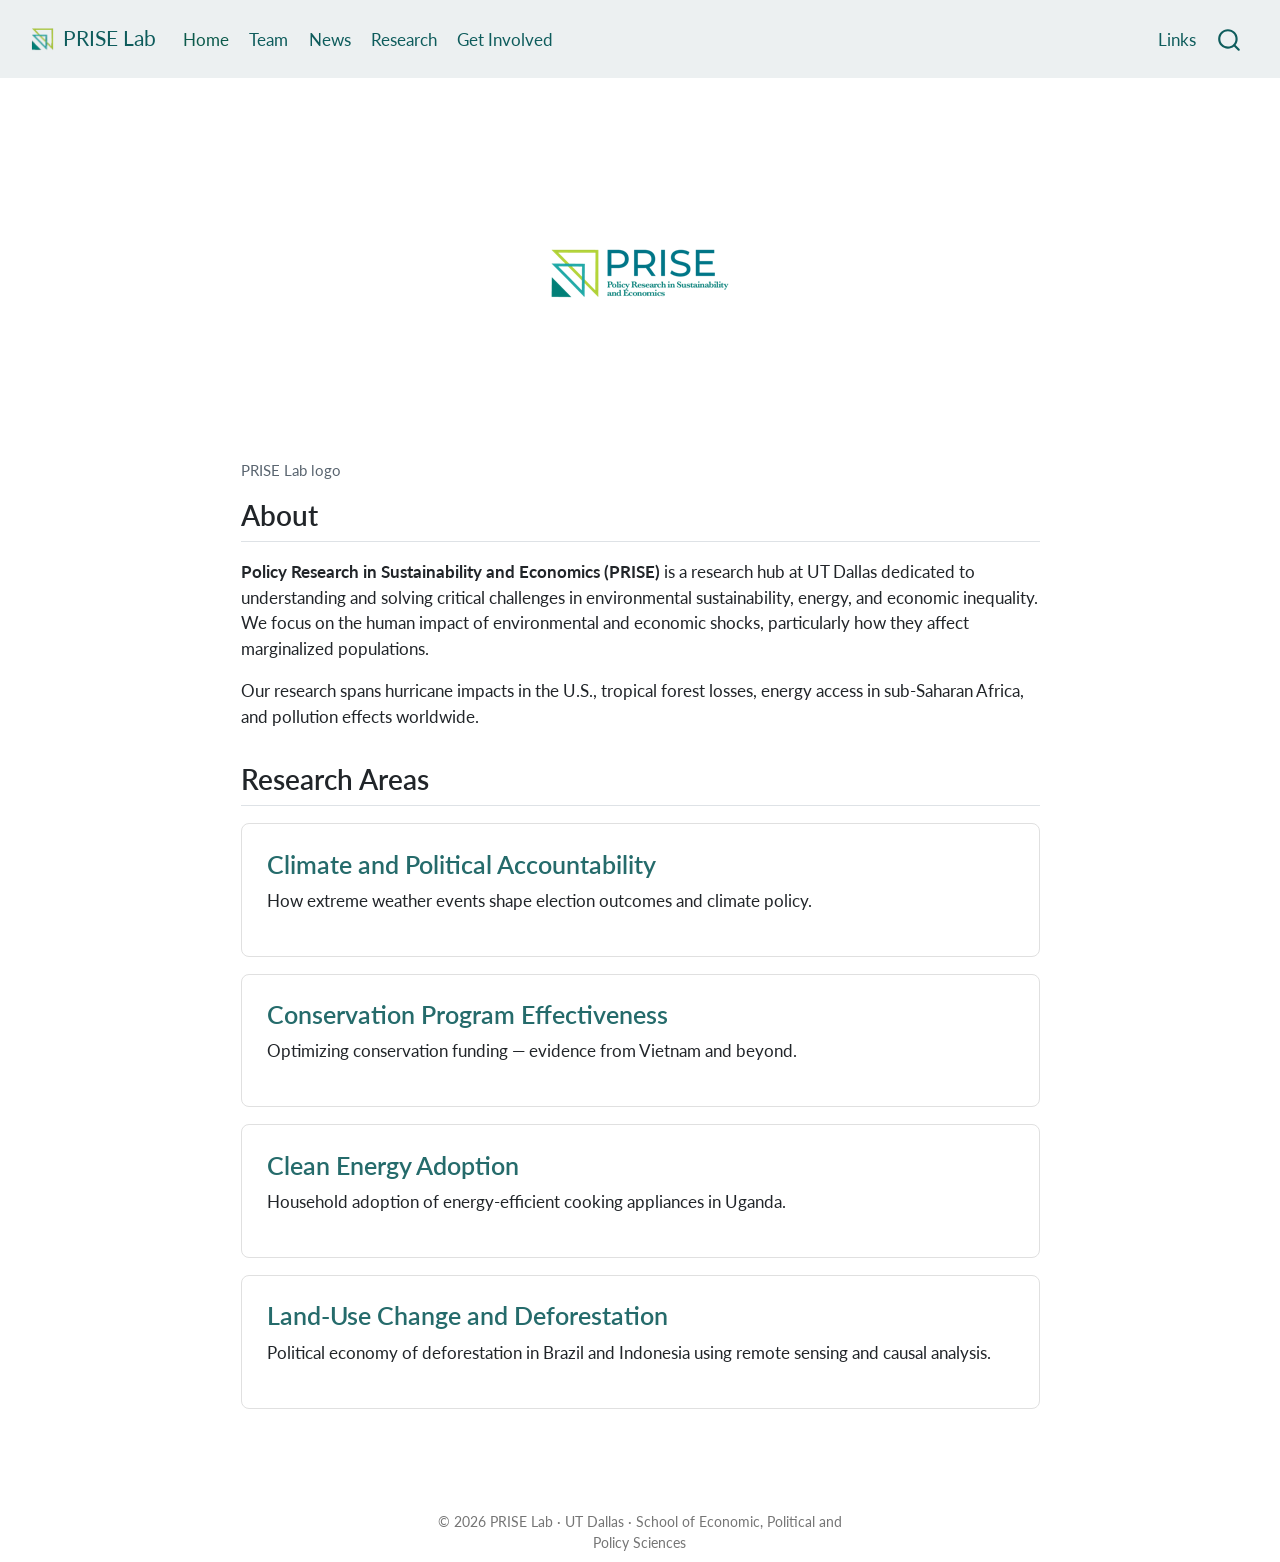
==== docs/index.html @ 8c798345 "Move group photo to team page, replace with logo on home page Remove redundant PRISE Lab heading sin" ====
<!DOCTYPE html>
<html xmlns="http://www.w3.org/1999/xhtml" lang="en" xml:lang="en"><head>

<meta charset="utf-8">
<meta name="generator" content="quarto-1.9.36">

<meta name="viewport" content="width=device-width, initial-scale=1.0, user-scalable=yes">


<title>PRISE Lab</title>
<style>
/* Default styles provided by pandoc.
** See https://pandoc.org/MANUAL.html#variables-for-html for config info.
*/
code{white-space: pre-wrap;}
span.smallcaps{font-variant: small-caps;}
div.columns{display: flex; gap: min(4vw, 1.5em);}
div.column{flex: auto; overflow-x: auto;}
div.hanging-indent{margin-left: 1.5em; text-indent: -1.5em;}
ul.task-list{list-style: none;}
ul.task-list li input[type="checkbox"] {
  width: 0.8em;
  margin: 0 0.8em 0.2em -1em; /* quarto-specific, see https://github.com/quarto-dev/quarto-cli/issues/4556 */ 
  vertical-align: middle;
}
</style>


<script src="site_libs/quarto-nav/quarto-nav.js"></script>
<script src="site_libs/quarto-nav/headroom.min.js"></script>
<script src="site_libs/clipboard/clipboard.min.js"></script>
<script src="site_libs/quarto-search/autocomplete.umd.js"></script>
<script src="site_libs/quarto-search/fuse.min.js"></script>
<script src="site_libs/quarto-search/quarto-search.js"></script>
<meta name="quarto:offset" content="./">
<link href="./images/favicon.png" rel="icon" type="image/png">
<script src="site_libs/quarto-html/quarto.js" type="module"></script>
<script src="site_libs/quarto-html/tabsets/tabsets.js" type="module"></script>
<script src="site_libs/quarto-html/popper.min.js"></script>
<script src="site_libs/quarto-html/tippy.umd.min.js"></script>
<script src="site_libs/quarto-html/anchor.min.js"></script>
<link href="site_libs/quarto-html/tippy.css" rel="stylesheet">
<link href="site_libs/quarto-html/quarto-syntax-highlighting-845c23b38eaddc0f92fda52bfe77a8c8.css" rel="stylesheet" id="quarto-text-highlighting-styles">
<script src="site_libs/bootstrap/bootstrap.min.js"></script>
<link href="site_libs/bootstrap/bootstrap-icons.css" rel="stylesheet">
<link href="site_libs/bootstrap/bootstrap-4fe3967e8346c83c794c62fa3f13e6b5.min.css" rel="stylesheet" append-hash="true" id="quarto-bootstrap" data-mode="light">
<script id="quarto-search-options" type="application/json">{
  "location": "navbar",
  "copy-button": false,
  "collapse-after": 3,
  "panel-placement": "end",
  "type": "overlay",
  "limit": 50,
  "keyboard-shortcut": [
    "f",
    "/",
    "s"
  ],
  "show-item-context": false,
  "language": {
    "search-no-results-text": "No results",
    "search-matching-documents-text": "matching documents",
    "search-copy-link-title": "Copy link to search",
    "search-hide-matches-text": "Hide additional matches",
    "search-more-match-text": "more match in this document",
    "search-more-matches-text": "more matches in this document",
    "search-clear-button-title": "Clear",
    "search-text-placeholder": "",
    "search-detached-cancel-button-title": "Cancel",
    "search-submit-button-title": "Submit",
    "search-label": "Search"
  }
}</script>


<link rel="stylesheet" href="styles.css">
</head>

<body class="nav-fixed fullcontent quarto-light">

<div id="quarto-search-results"></div>
  <header id="quarto-header" class="headroom fixed-top">
    <nav class="navbar navbar-expand-lg " data-bs-theme="dark">
      <div class="navbar-container container-fluid">
      <div class="navbar-brand-container mx-auto">
    <a href="./index.html" class="navbar-brand navbar-brand-logo">
    <img src="./images/icon.png" alt="PRISE Lab" class="navbar-logo light-content">
    <img src="./images/icon.png" alt="PRISE Lab" class="navbar-logo dark-content">
    </a>
    <a class="navbar-brand" href="./index.html">
    <span class="navbar-title">PRISE Lab</span>
    </a>
  </div>
            <div id="quarto-search" class="" title="Search"></div>
          <button class="navbar-toggler" type="button" data-bs-toggle="collapse" data-bs-target="#navbarCollapse" aria-controls="navbarCollapse" role="menu" aria-expanded="false" aria-label="Toggle navigation" onclick="if (window.quartoToggleHeadroom) { window.quartoToggleHeadroom(); }">
  <span class="navbar-toggler-icon"></span>
</button>
          <div class="collapse navbar-collapse" id="navbarCollapse">
            <ul class="navbar-nav navbar-nav-scroll me-auto">
  <li class="nav-item">
    <a class="nav-link active" href="./index.html" aria-current="page"> 
<span class="menu-text">Home</span></a>
  </li>  
  <li class="nav-item">
    <a class="nav-link" href="./team.html"> 
<span class="menu-text">Team</span></a>
  </li>  
  <li class="nav-item">
    <a class="nav-link" href="./news.html"> 
<span class="menu-text">News</span></a>
  </li>  
  <li class="nav-item">
    <a class="nav-link" href="./research.html"> 
<span class="menu-text">Research</span></a>
  </li>  
  <li class="nav-item">
    <a class="nav-link" href="./get-involved.html"> 
<span class="menu-text">Get Involved</span></a>
  </li>  
</ul>
            <ul class="navbar-nav navbar-nav-scroll ms-auto">
  <li class="nav-item">
    <a class="nav-link" href="./links.html"> 
<span class="menu-text">Links</span></a>
  </li>  
</ul>
          </div> <!-- /navcollapse -->
            <div class="quarto-navbar-tools">
</div>
      </div> <!-- /container-fluid -->
    </nav>
</header>
<!-- content -->
<div id="quarto-content" class="quarto-container page-columns page-rows-contents page-layout-article page-navbar">
<!-- sidebar -->
<!-- margin-sidebar -->
    
<!-- main -->
<main class="content" id="quarto-document-content"><header id="title-block-header" class="quarto-title-block"></header>




<div class="quarto-figure quarto-figure-center">
<figure class="figure">
<p><img src="images/logo.png" class="site-logo img-fluid figure-img"></p>
<figcaption>PRISE Lab logo</figcaption>
</figure>
</div>
<section id="about" class="level2">
<h2 class="anchored" data-anchor-id="about">About</h2>
<p><strong>Policy Research in Sustainability and Economics (PRISE)</strong> is a research hub at UT Dallas dedicated to understanding and solving critical challenges in environmental sustainability, energy, and economic inequality. We focus on the human impact of environmental and economic shocks, particularly how they affect marginalized populations.</p>
<p>Our research spans hurricane impacts in the U.S., tropical forest losses, energy access in sub-Saharan Africa, and pollution effects worldwide.</p>
</section>
<section id="research-areas" class="level2">
<h2 class="anchored" data-anchor-id="research-areas">Research Areas</h2>
<section id="climate-and-political-accountability" class="level3 research-card">
<h3 class="anchored" data-anchor-id="climate-and-political-accountability">Climate and Political Accountability</h3>
<p>How extreme weather events shape election outcomes and climate policy.</p>
</section>
<section id="conservation-program-effectiveness" class="level3 research-card">
<h3 class="anchored" data-anchor-id="conservation-program-effectiveness">Conservation Program Effectiveness</h3>
<p>Optimizing conservation funding — evidence from Vietnam and beyond.</p>
</section>
<section id="clean-energy-adoption" class="level3 research-card">
<h3 class="anchored" data-anchor-id="clean-energy-adoption">Clean Energy Adoption</h3>
<p>Household adoption of energy-efficient cooking appliances in Uganda.</p>
</section>
<section id="land-use-change-and-deforestation" class="level3 research-card">
<h3 class="anchored" data-anchor-id="land-use-change-and-deforestation">Land-Use Change and Deforestation</h3>
<p>Political economy of deforestation in Brazil and Indonesia using remote sensing and causal analysis.</p>
</section>


</section>

</main> <!-- /main -->
<script id="quarto-html-after-body" type="application/javascript">
  window.document.addEventListener("DOMContentLoaded", function (event) {
    const icon = "";
    const anchorJS = new window.AnchorJS();
    anchorJS.options = {
      placement: 'right',
      icon: icon
    };
    anchorJS.add('.anchored');
    const isCodeAnnotation = (el) => {
      for (const clz of el.classList) {
        if (clz.startsWith('code-annotation-')) {                     
          return true;
        }
      }
      return false;
    }
    const onCopySuccess = function(e) {
      // button target
      const button = e.trigger;
      // don't keep focus
      button.blur();
      // flash "checked"
      button.classList.add('code-copy-button-checked');
      var currentTitle = button.getAttribute("title");
      button.setAttribute("title", "Copied!");
      let tooltip;
      if (window.bootstrap) {
        button.setAttribute("data-bs-toggle", "tooltip");
        button.setAttribute("data-bs-placement", "left");
        button.setAttribute("data-bs-title", "Copied!");
        tooltip = new bootstrap.Tooltip(button, 
          { trigger: "manual", 
            customClass: "code-copy-button-tooltip",
            offset: [0, -8]});
        tooltip.show();    
      }
      setTimeout(function() {
        if (tooltip) {
          tooltip.hide();
          button.removeAttribute("data-bs-title");
          button.removeAttribute("data-bs-toggle");
          button.removeAttribute("data-bs-placement");
        }
        button.setAttribute("title", currentTitle);
        button.classList.remove('code-copy-button-checked');
      }, 1000);
      // clear code selection
      e.clearSelection();
    }
    const getTextToCopy = function(trigger) {
      const outerScaffold = trigger.parentElement.cloneNode(true);
      const codeEl = outerScaffold.querySelector('code');
      for (const childEl of codeEl.children) {
        if (isCodeAnnotation(childEl)) {
          childEl.remove();
        }
      }
      return codeEl.innerText;
    }
    const clipboard = new window.ClipboardJS('.code-copy-button:not([data-in-quarto-modal])', {
      text: getTextToCopy
    });
    clipboard.on('success', onCopySuccess);
    if (window.document.getElementById('quarto-embedded-source-code-modal')) {
      const clipboardModal = new window.ClipboardJS('.code-copy-button[data-in-quarto-modal]', {
        text: getTextToCopy,
        container: window.document.getElementById('quarto-embedded-source-code-modal')
      });
      clipboardModal.on('success', onCopySuccess);
    }
      var localhostRegex = new RegExp(/^(?:http|https):\/\/localhost\:?[0-9]*\//);
      var mailtoRegex = new RegExp(/^mailto:/);
        var filterRegex = new RegExp("https:\/\/prise-lab\.com");
      var isInternal = (href) => {
          return filterRegex.test(href) || localhostRegex.test(href) || mailtoRegex.test(href);
      }
      // Inspect non-navigation links and adorn them if external
     var links = window.document.querySelectorAll('a[href]:not(.nav-link):not(.navbar-brand):not(.toc-action):not(.sidebar-link):not(.sidebar-item-toggle):not(.pagination-link):not(.no-external):not([aria-hidden]):not(.dropdown-item):not(.quarto-navigation-tool):not(.about-link)');
      for (var i=0; i<links.length; i++) {
        const link = links[i];
        if (!isInternal(link.href)) {
          // undo the damage that might have been done by quarto-nav.js in the case of
          // links that we want to consider external
          if (link.dataset.originalHref !== undefined) {
            link.href = link.dataset.originalHref;
          }
        }
      }
    function tippyHover(el, contentFn, onTriggerFn, onUntriggerFn) {
      const config = {
        allowHTML: true,
        maxWidth: 500,
        delay: 100,
        arrow: false,
        appendTo: function(el) {
            return el.parentElement;
        },
        interactive: true,
        interactiveBorder: 10,
        theme: 'quarto',
        placement: 'bottom-start',
      };
      if (contentFn) {
        config.content = contentFn;
      }
      if (onTriggerFn) {
        config.onTrigger = onTriggerFn;
      }
      if (onUntriggerFn) {
        config.onUntrigger = onUntriggerFn;
      }
      window.tippy(el, config); 
    }
    const noterefs = window.document.querySelectorAll('a[role="doc-noteref"]');
    for (var i=0; i<noterefs.length; i++) {
      const ref = noterefs[i];
      tippyHover(ref, function() {
        // use id or data attribute instead here
        let href = ref.getAttribute('data-footnote-href') || ref.getAttribute('href');
        try { href = new URL(href).hash; } catch {}
        const id = href.replace(/^#\/?/, "");
        const note = window.document.getElementById(id);
        if (note) {
          return note.innerHTML;
        } else {
          return "";
        }
      });
    }
    const xrefs = window.document.querySelectorAll('a.quarto-xref');
    const processXRef = (id, note) => {
      // Strip column container classes
      const stripColumnClz = (el) => {
        el.classList.remove("page-full", "page-columns");
        if (el.children) {
          for (const child of el.children) {
            stripColumnClz(child);
          }
        }
      }
      stripColumnClz(note)
      if (id === null || id.startsWith('sec-')) {
        // Special case sections, only their first couple elements
        const container = document.createElement("div");
        if (note.children && note.children.length > 2) {
          container.appendChild(note.children[0].cloneNode(true));
          for (let i = 1; i < note.children.length; i++) {
            const child = note.children[i];
            if (child.tagName === "P" && child.innerText === "") {
              continue;
            } else {
              container.appendChild(child.cloneNode(true));
              break;
            }
          }
          if (window.Quarto?.typesetMath) {
            window.Quarto.typesetMath(container);
          }
          return container.innerHTML
        } else {
          if (window.Quarto?.typesetMath) {
            window.Quarto.typesetMath(note);
          }
          return note.innerHTML;
        }
      } else {
        // Remove any anchor links if they are present
        const anchorLink = note.querySelector('a.anchorjs-link');
        if (anchorLink) {
          anchorLink.remove();
        }
        if (window.Quarto?.typesetMath) {
          window.Quarto.typesetMath(note);
        }
        if (note.classList.contains("callout")) {
          return note.outerHTML;
        } else {
          return note.innerHTML;
        }
      }
    }
    for (var i=0; i<xrefs.length; i++) {
      const xref = xrefs[i];
      tippyHover(xref, undefined, function(instance) {
        instance.disable();
        let url = xref.getAttribute('href');
        let hash = undefined; 
        if (url.startsWith('#')) {
          hash = url;
        } else {
          try { hash = new URL(url).hash; } catch {}
        }
        if (hash) {
          const id = hash.replace(/^#\/?/, "");
          const note = window.document.getElementById(id);
          if (note !== null) {
            try {
              const html = processXRef(id, note.cloneNode(true));
              instance.setContent(html);
            } finally {
              instance.enable();
              instance.show();
            }
          } else {
            // See if we can fetch this
            fetch(url.split('#')[0])
            .then(res => res.text())
            .then(html => {
              const parser = new DOMParser();
              const htmlDoc = parser.parseFromString(html, "text/html");
              const note = htmlDoc.getElementById(id);
              if (note !== null) {
                const html = processXRef(id, note);
                instance.setContent(html);
              } 
            }).finally(() => {
              instance.enable();
              instance.show();
            });
          }
        } else {
          // See if we can fetch a full url (with no hash to target)
          // This is a special case and we should probably do some content thinning / targeting
          fetch(url)
          .then(res => res.text())
          .then(html => {
            const parser = new DOMParser();
            const htmlDoc = parser.parseFromString(html, "text/html");
            const note = htmlDoc.querySelector('main.content');
            if (note !== null) {
              // This should only happen for chapter cross references
              // (since there is no id in the URL)
              // remove the first header
              if (note.children.length > 0 && note.children[0].tagName === "HEADER") {
                note.children[0].remove();
              }
              const html = processXRef(null, note);
              instance.setContent(html);
            } 
          }).finally(() => {
            instance.enable();
            instance.show();
          });
        }
      }, function(instance) {
      });
    }
        let selectedAnnoteEl;
        const selectorForAnnotation = ( cell, annotation) => {
          let cellAttr = 'data-code-cell="' + cell + '"';
          let lineAttr = 'data-code-annotation="' +  annotation + '"';
          const selector = 'span[' + cellAttr + '][' + lineAttr + ']';
          return selector;
        }
        const selectCodeLines = (annoteEl) => {
          const doc = window.document;
          const targetCell = annoteEl.getAttribute("data-target-cell");
          const targetAnnotation = annoteEl.getAttribute("data-target-annotation");
          const annoteSpan = window.document.querySelector(selectorForAnnotation(targetCell, targetAnnotation));
          const lines = annoteSpan.getAttribute("data-code-lines").split(",");
          const lineIds = lines.map((line) => {
            return targetCell + "-" + line;
          })
          let top = null;
          let height = null;
          let parent = null;
          if (lineIds.length > 0) {
              //compute the position of the single el (top and bottom and make a div)
              const el = window.document.getElementById(lineIds[0]);
              top = el.offsetTop;
              height = el.offsetHeight;
              parent = el.parentElement.parentElement;
            if (lineIds.length > 1) {
              const lastEl = window.document.getElementById(lineIds[lineIds.length - 1]);
              const bottom = lastEl.offsetTop + lastEl.offsetHeight;
              height = bottom - top;
            }
            if (top !== null && height !== null && parent !== null) {
              // cook up a div (if necessary) and position it 
              let div = window.document.getElementById("code-annotation-line-highlight");
              if (div === null) {
                div = window.document.createElement("div");
                div.setAttribute("id", "code-annotation-line-highlight");
                div.style.position = 'absolute';
                parent.appendChild(div);
              }
              div.style.top = top - 2 + "px";
              div.style.height = height + 4 + "px";
              div.style.left = 0;
              let gutterDiv = window.document.getElementById("code-annotation-line-highlight-gutter");
              if (gutterDiv === null) {
                gutterDiv = window.document.createElement("div");
                gutterDiv.setAttribute("id", "code-annotation-line-highlight-gutter");
                gutterDiv.style.position = 'absolute';
                const codeCell = window.document.getElementById(targetCell);
                const gutter = codeCell.querySelector('.code-annotation-gutter');
                gutter.appendChild(gutterDiv);
              }
              gutterDiv.style.top = top - 2 + "px";
              gutterDiv.style.height = height + 4 + "px";
            }
            selectedAnnoteEl = annoteEl;
          }
        };
        const unselectCodeLines = () => {
          const elementsIds = ["code-annotation-line-highlight", "code-annotation-line-highlight-gutter"];
          elementsIds.forEach((elId) => {
            const div = window.document.getElementById(elId);
            if (div) {
              div.remove();
            }
          });
          selectedAnnoteEl = undefined;
        };
          // Handle positioning of the toggle
      window.addEventListener(
        "resize",
        throttle(() => {
          elRect = undefined;
          if (selectedAnnoteEl) {
            selectCodeLines(selectedAnnoteEl);
          }
        }, 10)
      );
      function throttle(fn, ms) {
      let throttle = false;
      let timer;
        return (...args) => {
          if(!throttle) { // first call gets through
              fn.apply(this, args);
              throttle = true;
          } else { // all the others get throttled
              if(timer) clearTimeout(timer); // cancel #2
              timer = setTimeout(() => {
                fn.apply(this, args);
                timer = throttle = false;
              }, ms);
          }
        };
      }
        // Attach click handler to the DT
        const annoteDls = window.document.querySelectorAll('dt[data-target-cell]');
        for (const annoteDlNode of annoteDls) {
          annoteDlNode.addEventListener('click', (event) => {
            const clickedEl = event.target;
            if (clickedEl !== selectedAnnoteEl) {
              unselectCodeLines();
              const activeEl = window.document.querySelector('dt[data-target-cell].code-annotation-active');
              if (activeEl) {
                activeEl.classList.remove('code-annotation-active');
              }
              selectCodeLines(clickedEl);
              clickedEl.classList.add('code-annotation-active');
            } else {
              // Unselect the line
              unselectCodeLines();
              clickedEl.classList.remove('code-annotation-active');
            }
          });
        }
    const findCites = (el) => {
      const parentEl = el.parentElement;
      if (parentEl) {
        const cites = parentEl.dataset.cites;
        if (cites) {
          return {
            el,
            cites: cites.split(' ')
          };
        } else {
          return findCites(el.parentElement)
        }
      } else {
        return undefined;
      }
    };
    var bibliorefs = window.document.querySelectorAll('a[role="doc-biblioref"]');
    for (var i=0; i<bibliorefs.length; i++) {
      const ref = bibliorefs[i];
      const citeInfo = findCites(ref);
      if (citeInfo) {
        tippyHover(citeInfo.el, function() {
          var popup = window.document.createElement('div');
          citeInfo.cites.forEach(function(cite) {
            var citeDiv = window.document.createElement('div');
            citeDiv.classList.add('hanging-indent');
            citeDiv.classList.add('csl-entry');
            var biblioDiv = window.document.getElementById('ref-' + cite);
            if (biblioDiv) {
              citeDiv.innerHTML = biblioDiv.innerHTML;
            }
            popup.appendChild(citeDiv);
          });
          return popup.innerHTML;
        });
      }
    }
  });
  </script>
</div> <!-- /content -->
<footer class="footer">
  <div class="nav-footer">
    <div class="nav-footer-left">
      &nbsp;
    </div>   
    <div class="nav-footer-center">
<p>© 2026 PRISE Lab · UT Dallas · School of Economic, Political and Policy Sciences</p>
</div>
    <div class="nav-footer-right">
      &nbsp;
    </div>
  </div>
</footer>




</body></html>
---- docs/site_libs/quarto-html/tippy.css ----
.tippy-box[data-animation=fade][data-state=hidden]{opacity:0}[data-tippy-root]{max-width:calc(100vw - 10px)}.tippy-box{position:relative;background-color:#333;color:#fff;border-radius:4px;font-size:14px;line-height:1.4;white-space:normal;outline:0;transition-property:transform,visibility,opacity}.tippy-box[data-placement^=top]>.tippy-arrow{bottom:0}.tippy-box[data-placement^=top]>.tippy-arrow:before{bottom:-7px;left:0;border-width:8px 8px 0;border-top-color:initial;transform-origin:center top}.tippy-box[data-placement^=bottom]>.tippy-arrow{top:0}.tippy-box[data-placement^=bottom]>.tippy-arrow:before{top:-7px;left:0;border-width:0 8px 8px;border-bottom-color:initial;transform-origin:center bottom}.tippy-box[data-placement^=left]>.tippy-arrow{right:0}.tippy-box[data-placement^=left]>.tippy-arrow:before{border-width:8px 0 8px 8px;border-left-color:initial;right:-7px;transform-origin:center left}.tippy-box[data-placement^=right]>.tippy-arrow{left:0}.tippy-box[data-placement^=right]>.tippy-arrow:before{left:-7px;border-width:8px 8px 8px 0;border-right-color:initial;transform-origin:center right}.tippy-box[data-inertia][data-state=visible]{transition-timing-function:cubic-bezier(.54,1.5,.38,1.11)}.tippy-arrow{width:16px;height:16px;color:#333}.tippy-arrow:before{content:"";position:absolute;border-color:transparent;border-style:solid}.tippy-content{position:relative;padding:5px 9px;z-index:1}
---- docs/site_libs/quarto-html/quarto-syntax-highlighting-845c23b38eaddc0f92fda52bfe77a8c8.css ----
/* quarto syntax highlight colors */
:root {
  --quarto-hl-ot-color: #003B4F;
  --quarto-hl-at-color: #657422;
  --quarto-hl-ss-color: #20794D;
  --quarto-hl-an-color: #5E5E5E;
  --quarto-hl-fu-color: #4758AB;
  --quarto-hl-st-color: #20794D;
  --quarto-hl-cf-color: #003B4F;
  --quarto-hl-op-color: #5E5E5E;
  --quarto-hl-er-color: #AD0000;
  --quarto-hl-bn-color: #AD0000;
  --quarto-hl-al-color: #AD0000;
  --quarto-hl-va-color: #111111;
  --quarto-hl-bu-color: inherit;
  --quarto-hl-ex-color: inherit;
  --quarto-hl-pp-color: #AD0000;
  --quarto-hl-in-color: #5E5E5E;
  --quarto-hl-vs-color: #20794D;
  --quarto-hl-wa-color: #5E5E5E;
  --quarto-hl-do-color: #5E5E5E;
  --quarto-hl-im-color: #00769E;
  --quarto-hl-ch-color: #20794D;
  --quarto-hl-dt-color: #AD0000;
  --quarto-hl-fl-color: #AD0000;
  --quarto-hl-co-color: #5E5E5E;
  --quarto-hl-cv-color: #5E5E5E;
  --quarto-hl-cn-color: #8f5902;
  --quarto-hl-sc-color: #5E5E5E;
  --quarto-hl-dv-color: #AD0000;
  --quarto-hl-kw-color: #003B4F;
}

/* other quarto variables */
:root {
  --quarto-font-monospace: SFMono-Regular, Menlo, Monaco, Consolas, "Liberation Mono", "Courier New", monospace;
}

/* syntax highlight based on Pandoc's rules */
pre > code.sourceCode > span {
  color: #003B4F;
}

code.sourceCode > span {
  color: #003B4F;
}

div.sourceCode,
div.sourceCode pre.sourceCode {
  color: #003B4F;
}

/* Normal */
code span {
  color: #003B4F;
}

/* Alert */
code span.al {
  color: #AD0000;
  font-style: inherit;
}

/* Annotation */
code span.an {
  color: #5E5E5E;
  font-style: inherit;
}

/* Attribute */
code span.at {
  color: #657422;
  font-style: inherit;
}

/* BaseN */
code span.bn {
  color: #AD0000;
  font-style: inherit;
}

/* BuiltIn */
code span.bu {
  font-style: inherit;
}

/* ControlFlow */
code span.cf {
  color: #003B4F;
  font-weight: bold;
  font-style: inherit;
}

/* Char */
code span.ch {
  color: #20794D;
  font-style: inherit;
}

/* Constant */
code span.cn {
  color: #8f5902;
  font-style: inherit;
}

/* Comment */
code span.co {
  color: #5E5E5E;
  font-style: inherit;
}

/* CommentVar */
code span.cv {
  color: #5E5E5E;
  font-style: italic;
}

/* Documentation */
code span.do {
  color: #5E5E5E;
  font-style: italic;
}

/* DataType */
code span.dt {
  color: #AD0000;
  font-style: inherit;
}

/* DecVal */
code span.dv {
  color: #AD0000;
  font-style: inherit;
}

/* Error */
code span.er {
  color: #AD0000;
  font-style: inherit;
}

/* Extension */
code span.ex {
  font-style: inherit;
}

/* Float */
code span.fl {
  color: #AD0000;
  font-style: inherit;
}

/* Function */
code span.fu {
  color: #4758AB;
  font-style: inherit;
}

/* Import */
code span.im {
  color: #00769E;
  font-style: inherit;
}

/* Information */
code span.in {
  color: #5E5E5E;
  font-style: inherit;
}

/* Keyword */
code span.kw {
  color: #003B4F;
  font-weight: bold;
  font-style: inherit;
}

/* Operator */
code span.op {
  color: #5E5E5E;
  font-style: inherit;
}

/* Other */
code span.ot {
  color: #003B4F;
  font-style: inherit;
}

/* Preprocessor */
code span.pp {
  color: #AD0000;
  font-style: inherit;
}

/* SpecialChar */
code span.sc {
  color: #5E5E5E;
  font-style: inherit;
}

/* SpecialString */
code span.ss {
  color: #20794D;
  font-style: inherit;
}

/* String */
code span.st {
  color: #20794D;
  font-style: inherit;
}

/* Variable */
code span.va {
  color: #111111;
  font-style: inherit;
}

/* VerbatimString */
code span.vs {
  color: #20794D;
  font-style: inherit;
}

/* Warning */
code span.wa {
  color: #5E5E5E;
  font-style: italic;
}

.prevent-inlining {
  content: "</";
}

/*# sourceMappingURL=ac89f0bb514bba72461919f78549e31c.css.map */
---- docs/styles.css ----
/* PRISE Lab custom styles */

.site-logo {
  display: block;
  max-width: 400px;
  margin: 0 auto 2rem auto;
}

.group-photo {
  width: 100%;
  border-radius: 8px;
  margin-bottom: 2rem;
}

.research-card {
  border: 1px solid #e0e0e0;
  border-radius: 8px;
  padding: 1.5rem;
  margin-bottom: 1rem;
}

.research-card h3 {
  color: #0e5c5c;
  margin-top: 0;
}

.team-grid {
  display: grid;
  grid-template-columns: repeat(auto-fill, minmax(280px, 1fr));
  gap: 1.5rem;
}

.team-member {
  text-align: center;
  padding: 1.5rem;
  border: 1px solid #e0e0e0;
  border-radius: 8px;
}

.team-member img {
  width: 150px;
  height: 150px;
  border-radius: 50%;
  object-fit: cover;
  margin-bottom: 1rem;
}

.team-member h3 {
  margin-bottom: 0.25rem;
  color: #0e5c5c;
}

.team-member .role {
  color: #666;
  font-style: italic;
}
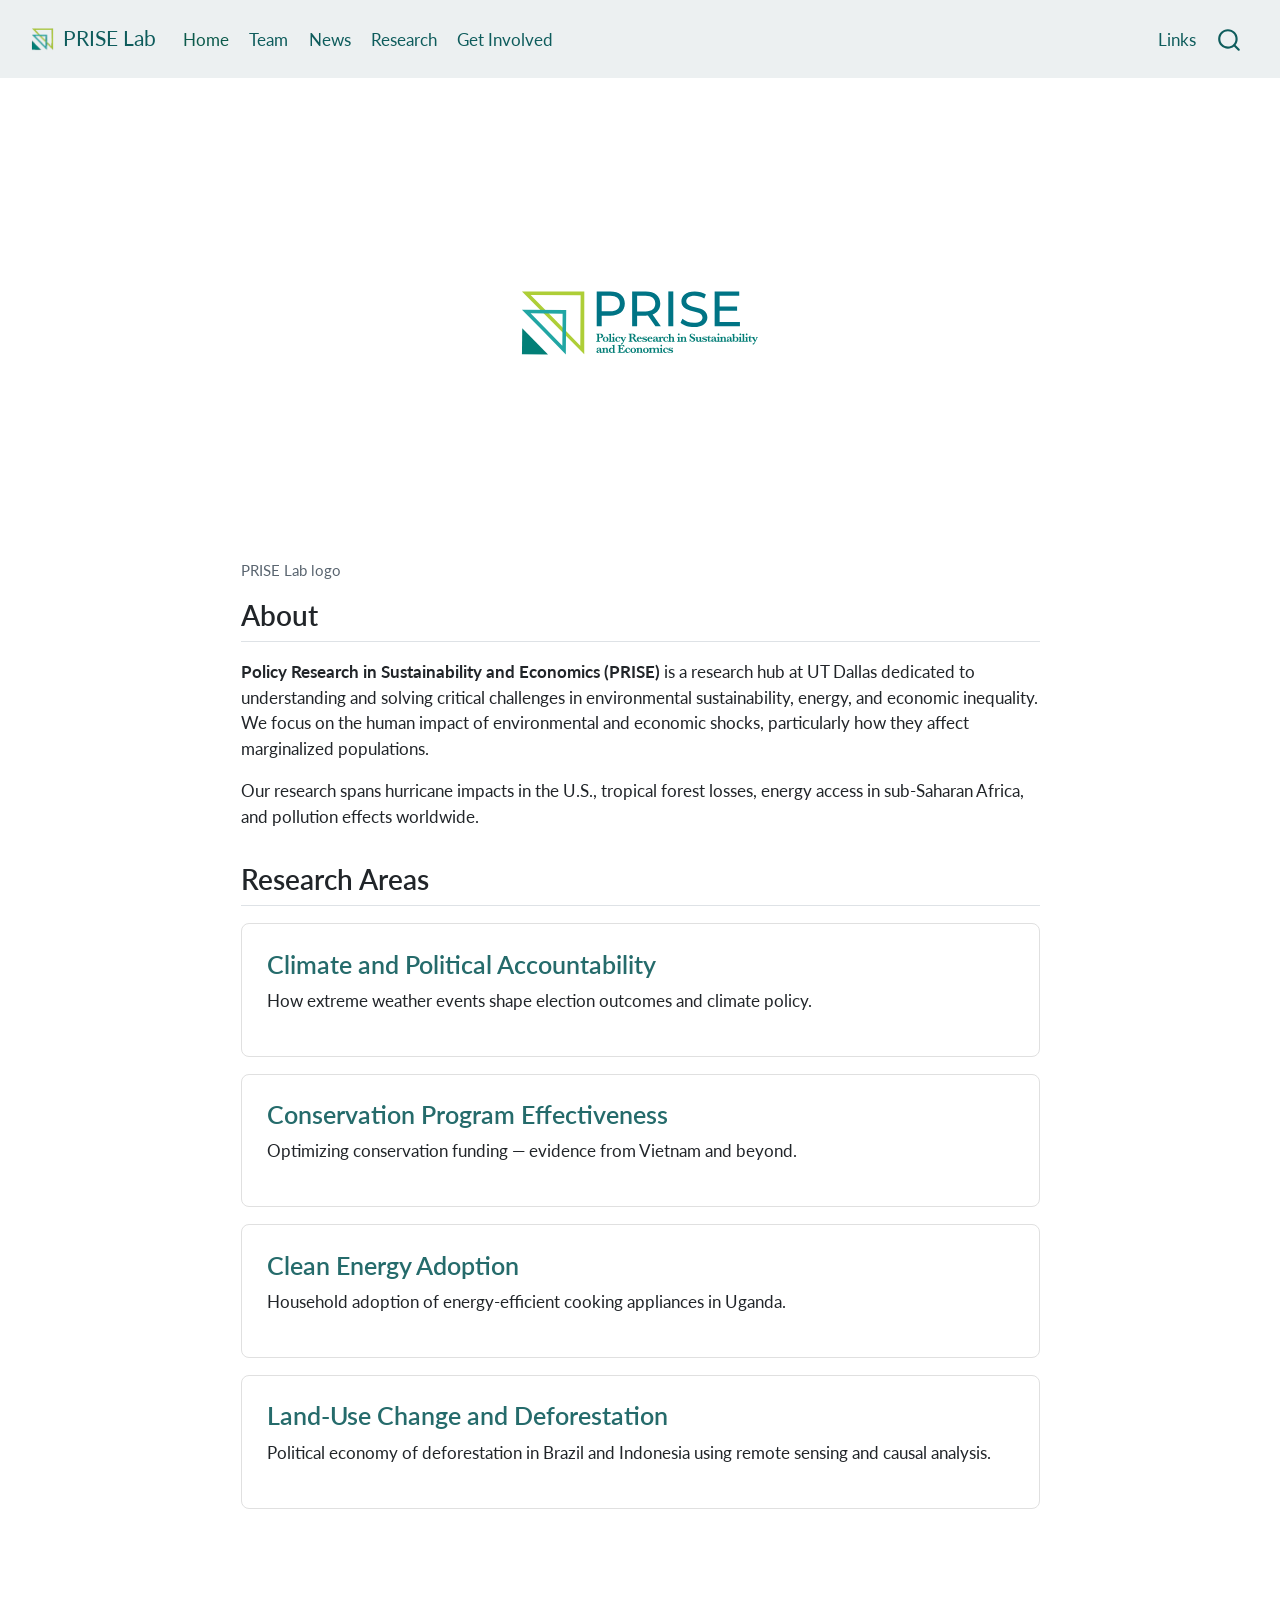
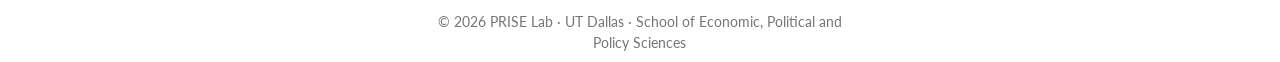
==== commit b73dab9b: "Use vector SVG logo on home page Converted from AI source file via Ghostscript + pdf2svg. Replaces r" ====
--- a/docs/index.html
+++ b/docs/index.html
@@ -143,7 +143,7 @@
 
 <div class="quarto-figure quarto-figure-center">
 <figure class="figure">
-<p><img src="images/logo.png" class="site-logo img-fluid figure-img"></p>
+<p><img src="images/logo.svg" class="site-logo img-fluid figure-img"></p>
 <figcaption>PRISE Lab logo</figcaption>
 </figure>
 </div>
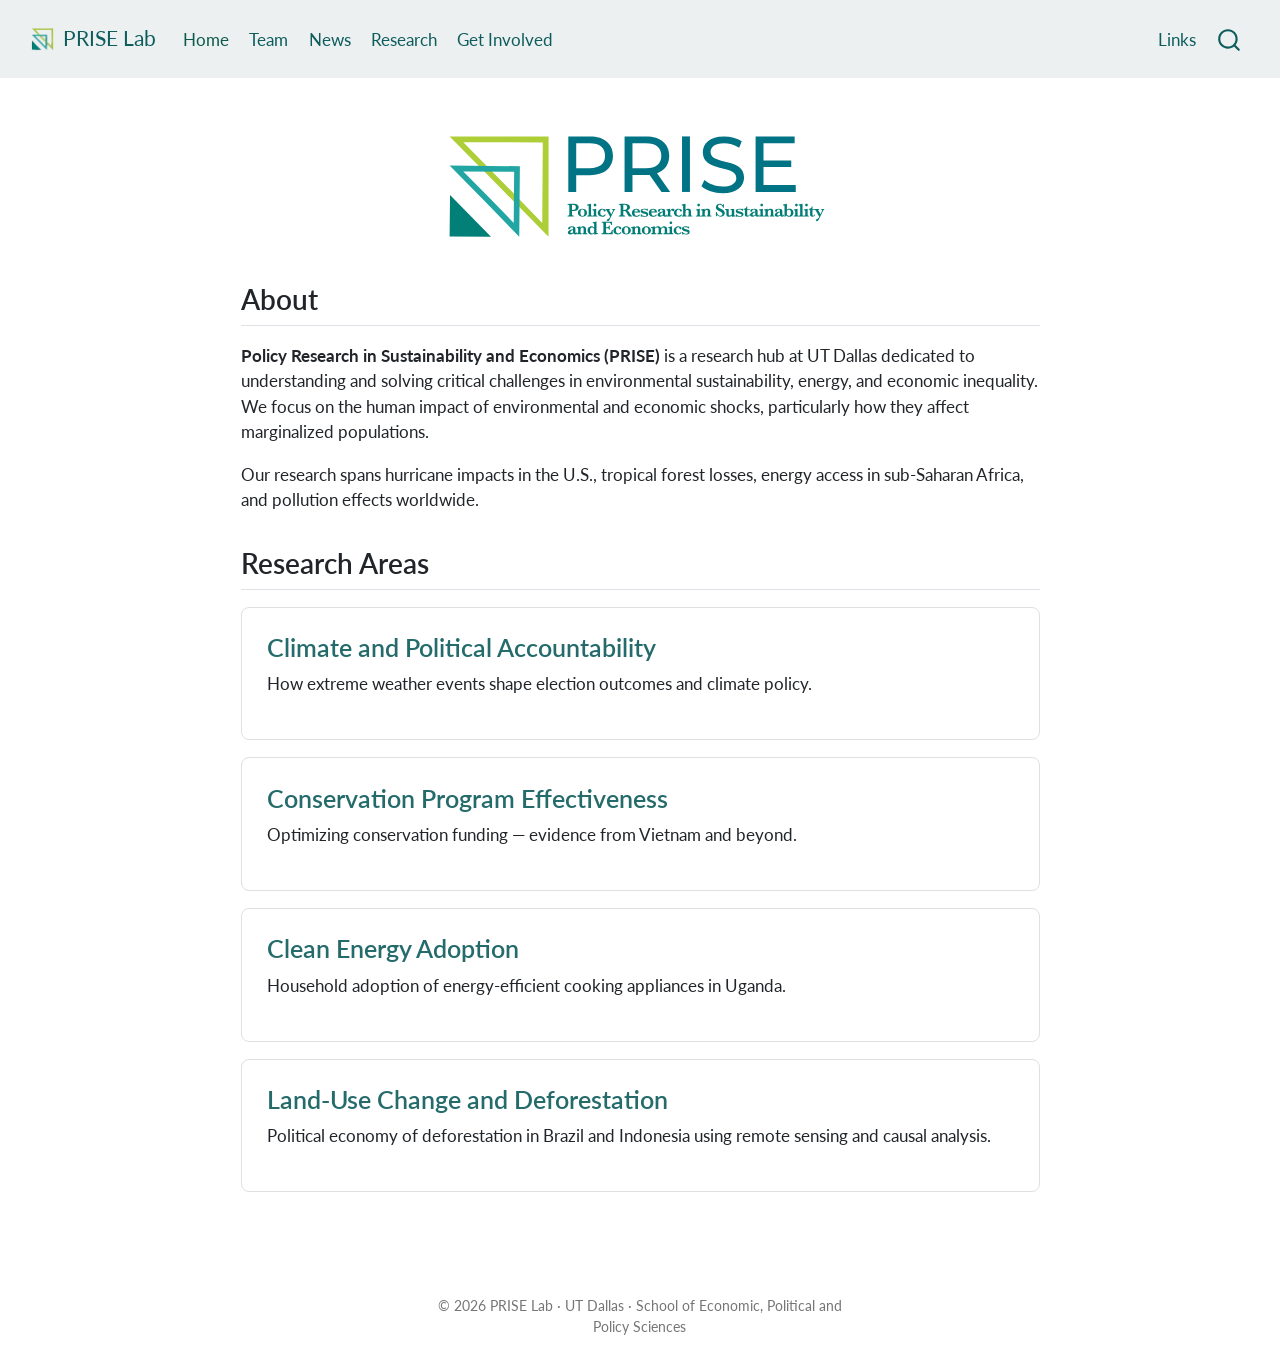
==== commit e99027fd: "Crop SVG logo whitespace and remove redundant alt text Adjusted viewBox from 1080x1080 to tight crop" ====
--- a/docs/index.html
+++ b/docs/index.html
@@ -141,12 +141,7 @@
 
 
 
-<div class="quarto-figure quarto-figure-center">
-<figure class="figure">
-<p><img src="images/logo.svg" class="site-logo img-fluid figure-img"></p>
-<figcaption>PRISE Lab logo</figcaption>
-</figure>
-</div>
+<p><img src="images/logo.svg" class="site-logo img-fluid"></p>
 <section id="about" class="level2">
 <h2 class="anchored" data-anchor-id="about">About</h2>
 <p><strong>Policy Research in Sustainability and Economics (PRISE)</strong> is a research hub at UT Dallas dedicated to understanding and solving critical challenges in environmental sustainability, energy, and economic inequality. We focus on the human impact of environmental and economic shocks, particularly how they affect marginalized populations.</p>
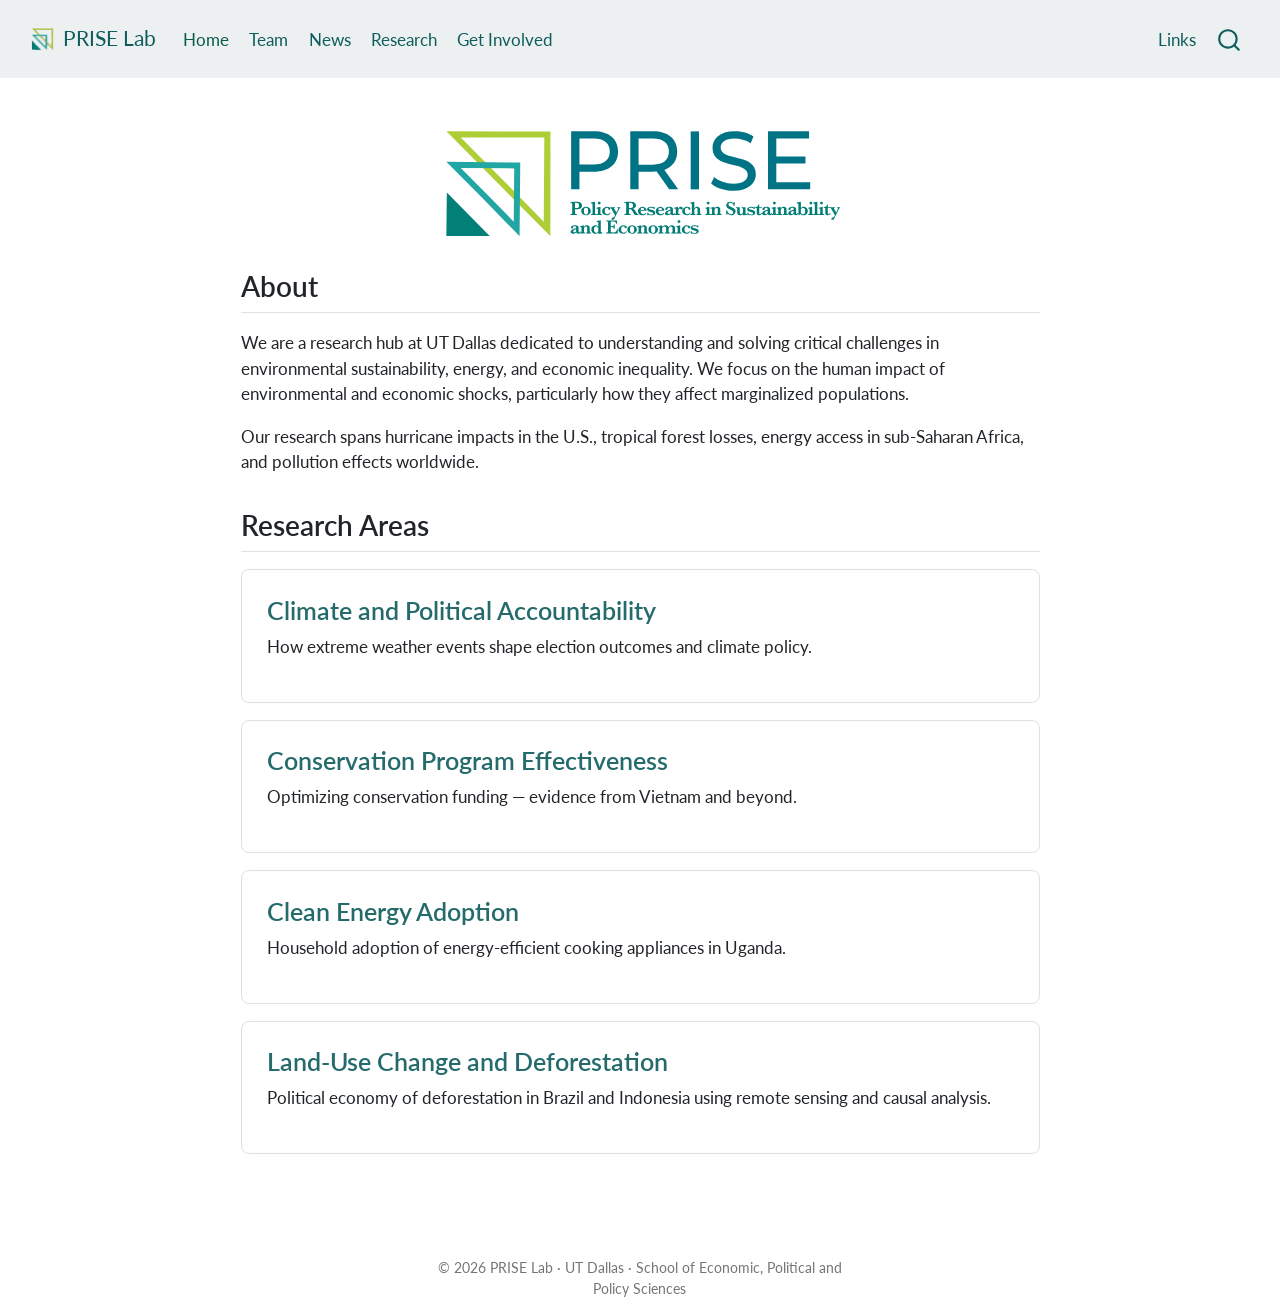
==== commit 7ea76a23: "Use first person in About section Logo already identifies the lab; no need to restate the full name." ====
--- a/docs/index.html
+++ b/docs/index.html
@@ -144,7 +144,7 @@
 <p><img src="images/logo.svg" class="site-logo img-fluid"></p>
 <section id="about" class="level2">
 <h2 class="anchored" data-anchor-id="about">About</h2>
-<p><strong>Policy Research in Sustainability and Economics (PRISE)</strong> is a research hub at UT Dallas dedicated to understanding and solving critical challenges in environmental sustainability, energy, and economic inequality. We focus on the human impact of environmental and economic shocks, particularly how they affect marginalized populations.</p>
+<p>We are a research hub at UT Dallas dedicated to understanding and solving critical challenges in environmental sustainability, energy, and economic inequality. We focus on the human impact of environmental and economic shocks, particularly how they affect marginalized populations.</p>
 <p>Our research spans hurricane impacts in the U.S., tropical forest losses, energy access in sub-Saharan Africa, and pollution effects worldwide.</p>
 </section>
 <section id="research-areas" class="level2">
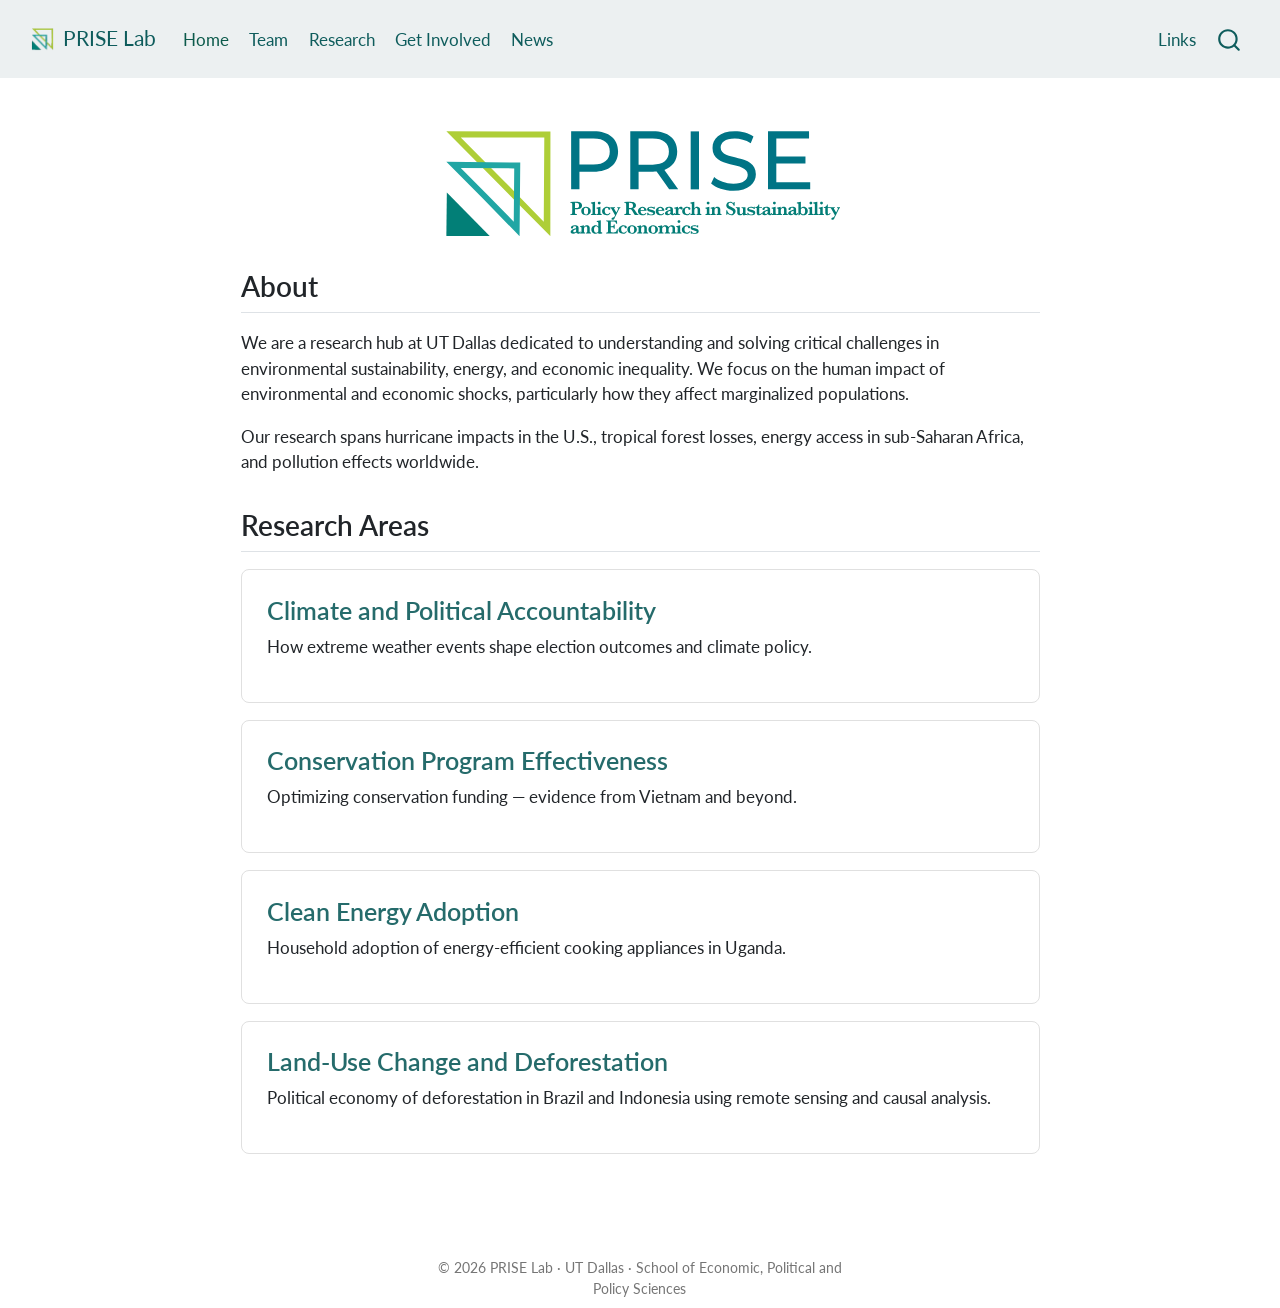
==== commit 80a9222c: "Move News tab to end of navbar Co-Authored-By: Claude Opus 4.7 (1M context) <noreply@anthropic.com>" ====
--- a/docs/index.html
+++ b/docs/index.html
@@ -106,16 +106,16 @@
 <span class="menu-text">Team</span></a>
   </li>  
   <li class="nav-item">
-    <a class="nav-link" href="./news.html"> 
-<span class="menu-text">News</span></a>
-  </li>  
-  <li class="nav-item">
     <a class="nav-link" href="./research.html"> 
 <span class="menu-text">Research</span></a>
   </li>  
   <li class="nav-item">
     <a class="nav-link" href="./get-involved.html"> 
 <span class="menu-text">Get Involved</span></a>
+  </li>  
+  <li class="nav-item">
+    <a class="nav-link" href="./news.html"> 
+<span class="menu-text">News</span></a>
   </li>  
 </ul>
             <ul class="navbar-nav navbar-nav-scroll ms-auto">
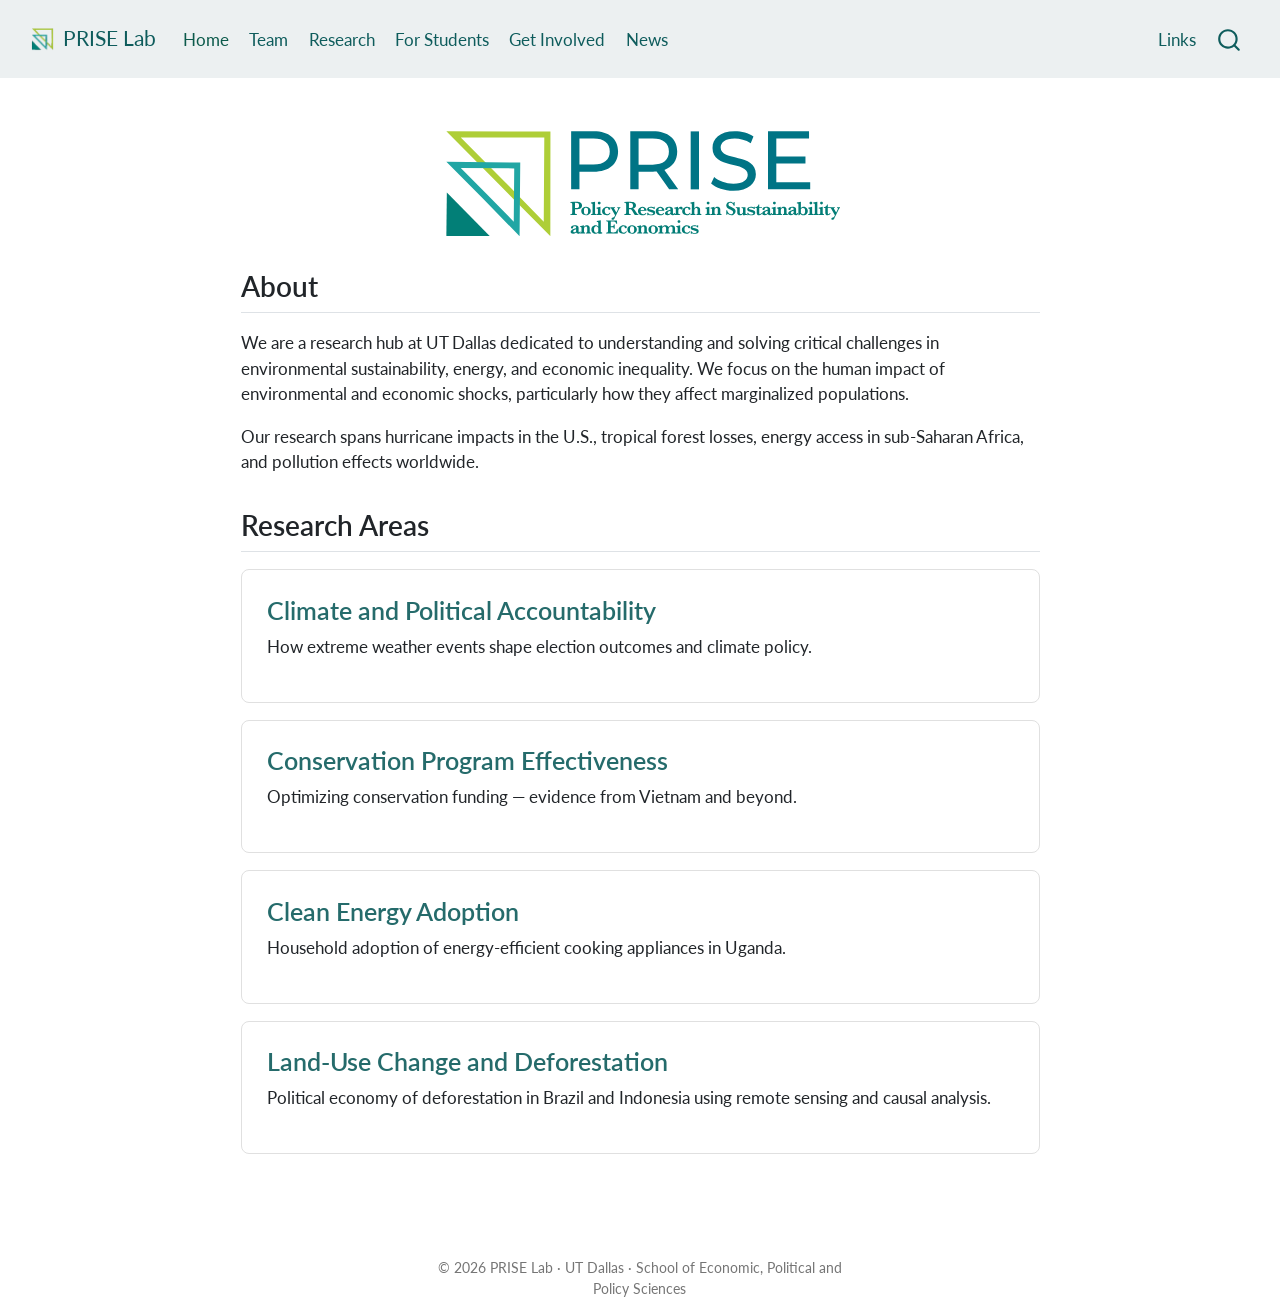
==== commit 72fdfd6a: "Add student research opportunities page" ====
--- a/docs/index.html
+++ b/docs/index.html
@@ -110,6 +110,10 @@
 <span class="menu-text">Research</span></a>
   </li>  
   <li class="nav-item">
+    <a class="nav-link" href="./student-research.html"> 
+<span class="menu-text">For Students</span></a>
+  </li>  
+  <li class="nav-item">
     <a class="nav-link" href="./get-involved.html"> 
 <span class="menu-text">Get Involved</span></a>
   </li>  
--- a/docs/styles.css
+++ b/docs/styles.css
@@ -54,3 +54,148 @@
   color: #666;
   font-style: italic;
 }
+
+.opportunity-card {
+  display: flex;
+  gap: 1.5rem;
+  align-items: flex-start;
+  border: 1px solid #e0e0e0;
+  border-radius: 8px;
+  padding: 1.5rem;
+  margin-bottom: 1.5rem;
+}
+
+.opportunity-thumb {
+  flex-shrink: 0;
+}
+
+.opportunity-thumb a {
+  display: block;
+  text-decoration: none;
+}
+
+.opportunity-thumb img {
+  display: block;
+  width: 180px;
+  height: 135px;
+  object-fit: cover;
+  border-radius: 8px;
+  transition: opacity 0.15s ease;
+}
+
+.opportunity-thumb a:hover img {
+  opacity: 0.85;
+}
+
+.opportunity-content {
+  flex: 1;
+}
+
+.opportunity-content h3 {
+  color: #0e5c5c;
+  margin-top: 0;
+  margin-bottom: 0.25rem;
+}
+
+.opportunity-content h3 a {
+  color: inherit;
+  text-decoration: none;
+}
+
+.opportunity-content h3 a:hover {
+  text-decoration: underline;
+}
+
+.opportunity-content .subtitle {
+  color: #666;
+  font-style: italic;
+  margin-bottom: 0.5rem;
+}
+
+.student-intro {
+  display: grid;
+  grid-template-columns: minmax(220px, 0.9fr) minmax(280px, 1.1fr);
+  gap: 1.75rem;
+  align-items: center;
+  margin: 0 0 2rem 0;
+}
+
+.student-intro img {
+  width: 100%;
+  border-radius: 8px;
+  object-fit: cover;
+  aspect-ratio: 4 / 3;
+}
+
+.student-intro h2 {
+  margin-top: 0.25rem;
+  color: #0e5c5c;
+}
+
+.section-kicker {
+  margin-bottom: 0;
+  color: #7a4f15;
+  font-weight: 700;
+  text-transform: uppercase;
+  font-size: 0.82rem;
+  letter-spacing: 0;
+}
+
+.student-card-grid {
+  display: grid;
+  grid-template-columns: repeat(auto-fit, minmax(300px, 1fr));
+  gap: 1rem;
+  margin: 1rem 0 2rem 0;
+}
+
+.student-card {
+  border: 1px solid #e0e0e0;
+  border-left: 4px solid #0e5c5c;
+  border-radius: 8px;
+  padding: 1.25rem;
+  box-sizing: border-box;
+}
+
+.student-card h3,
+.year-step h3 {
+  color: #0e5c5c;
+  margin-top: 0;
+}
+
+.year-plan {
+  display: grid;
+  grid-template-columns: repeat(auto-fit, minmax(300px, 1fr));
+  gap: 1rem;
+  margin: 1rem 0 2rem 0;
+}
+
+.year-step {
+  border-top: 4px solid #b46b2a;
+  background: #fafafa;
+  border-radius: 8px;
+  padding: 1.25rem;
+  box-sizing: border-box;
+}
+
+@media (max-width: 600px) {
+  .opportunity-card {
+    flex-direction: column;
+  }
+  .opportunity-thumb img {
+    width: 100%;
+    height: auto;
+    max-height: 240px;
+  }
+  .student-intro {
+    grid-template-columns: minmax(0, 1fr);
+  }
+  .student-card-grid,
+  .year-plan {
+    grid-template-columns: minmax(0, 1fr);
+  }
+  .student-card,
+  .year-step {
+    max-width: 100%;
+    overflow-wrap: break-word;
+  }
+}
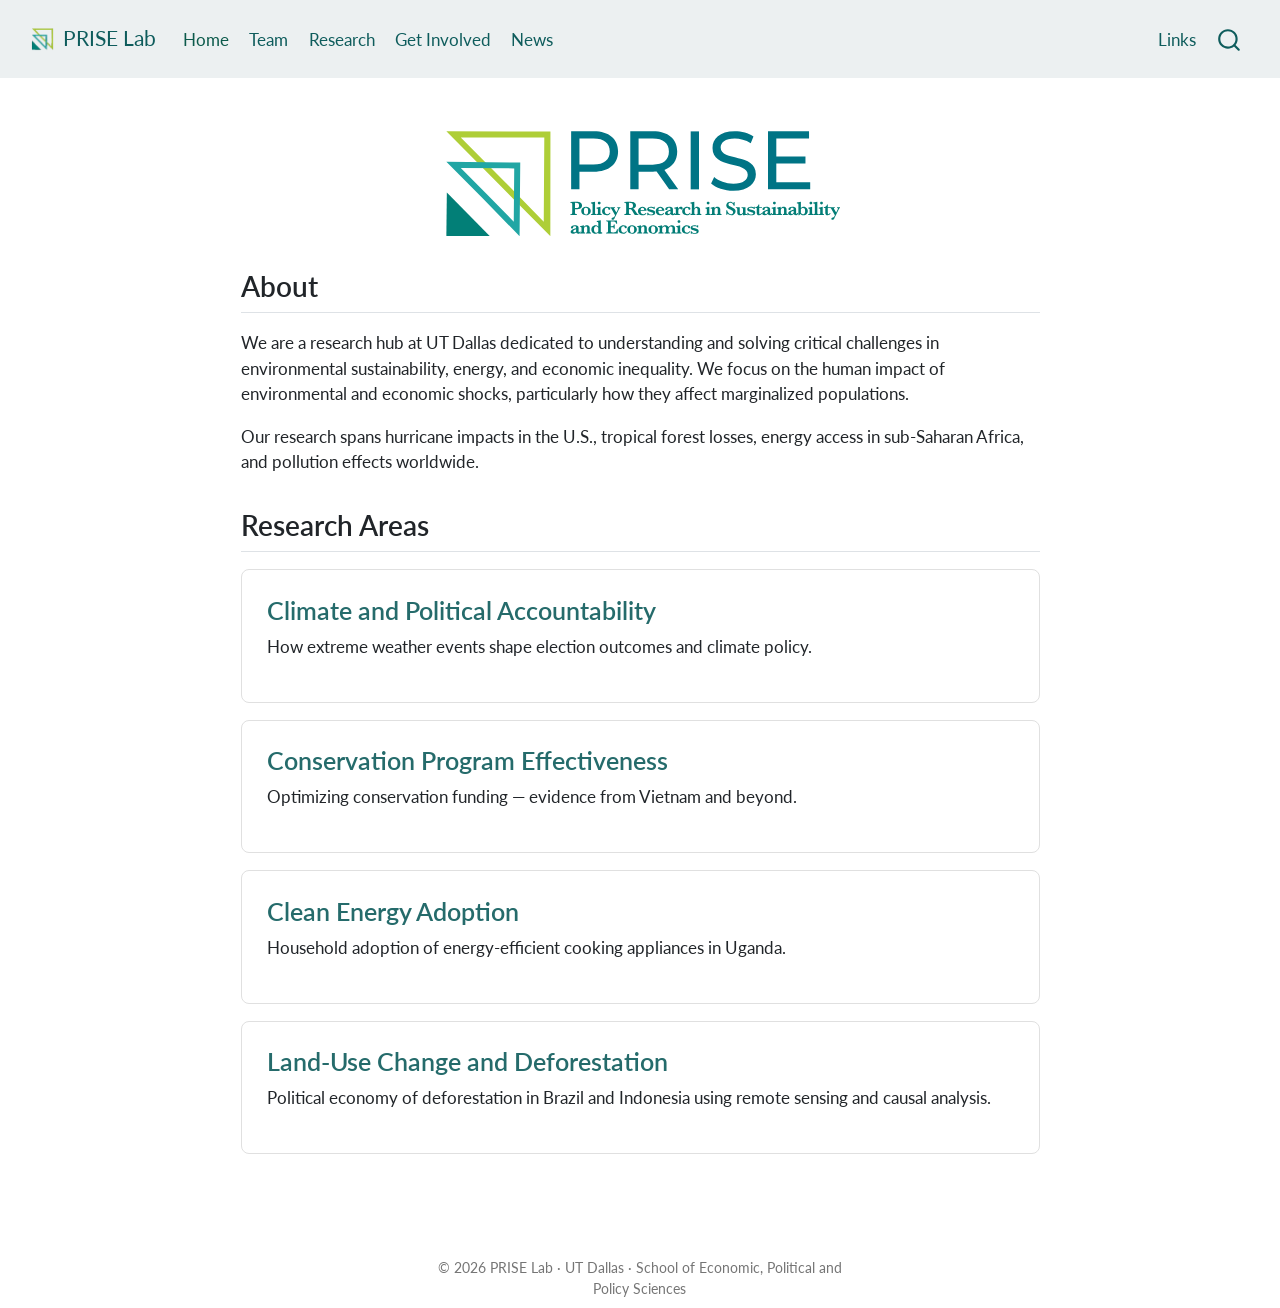
==== commit aa5d6be3: "Move student pathways into get involved" ====
--- a/docs/index.html
+++ b/docs/index.html
@@ -110,10 +110,6 @@
 <span class="menu-text">Research</span></a>
   </li>  
   <li class="nav-item">
-    <a class="nav-link" href="./student-research.html"> 
-<span class="menu-text">For Students</span></a>
-  </li>  
-  <li class="nav-item">
     <a class="nav-link" href="./get-involved.html"> 
 <span class="menu-text">Get Involved</span></a>
   </li>  
--- a/docs/styles.css
+++ b/docs/styles.css
@@ -112,71 +112,6 @@
   margin-bottom: 0.5rem;
 }
 
-.student-intro {
-  display: grid;
-  grid-template-columns: minmax(220px, 0.9fr) minmax(280px, 1.1fr);
-  gap: 1.75rem;
-  align-items: center;
-  margin: 0 0 2rem 0;
-}
-
-.student-intro img {
-  width: 100%;
-  border-radius: 8px;
-  object-fit: cover;
-  aspect-ratio: 4 / 3;
-}
-
-.student-intro h2 {
-  margin-top: 0.25rem;
-  color: #0e5c5c;
-}
-
-.section-kicker {
-  margin-bottom: 0;
-  color: #7a4f15;
-  font-weight: 700;
-  text-transform: uppercase;
-  font-size: 0.82rem;
-  letter-spacing: 0;
-}
-
-.student-card-grid {
-  display: grid;
-  grid-template-columns: repeat(auto-fit, minmax(300px, 1fr));
-  gap: 1rem;
-  margin: 1rem 0 2rem 0;
-}
-
-.student-card {
-  border: 1px solid #e0e0e0;
-  border-left: 4px solid #0e5c5c;
-  border-radius: 8px;
-  padding: 1.25rem;
-  box-sizing: border-box;
-}
-
-.student-card h3,
-.year-step h3 {
-  color: #0e5c5c;
-  margin-top: 0;
-}
-
-.year-plan {
-  display: grid;
-  grid-template-columns: repeat(auto-fit, minmax(300px, 1fr));
-  gap: 1rem;
-  margin: 1rem 0 2rem 0;
-}
-
-.year-step {
-  border-top: 4px solid #b46b2a;
-  background: #fafafa;
-  border-radius: 8px;
-  padding: 1.25rem;
-  box-sizing: border-box;
-}
-
 @media (max-width: 600px) {
   .opportunity-card {
     flex-direction: column;
@@ -186,16 +121,4 @@
     height: auto;
     max-height: 240px;
   }
-  .student-intro {
-    grid-template-columns: minmax(0, 1fr);
-  }
-  .student-card-grid,
-  .year-plan {
-    grid-template-columns: minmax(0, 1fr);
-  }
-  .student-card,
-  .year-step {
-    max-width: 100%;
-    overflow-wrap: break-word;
-  }
 }
